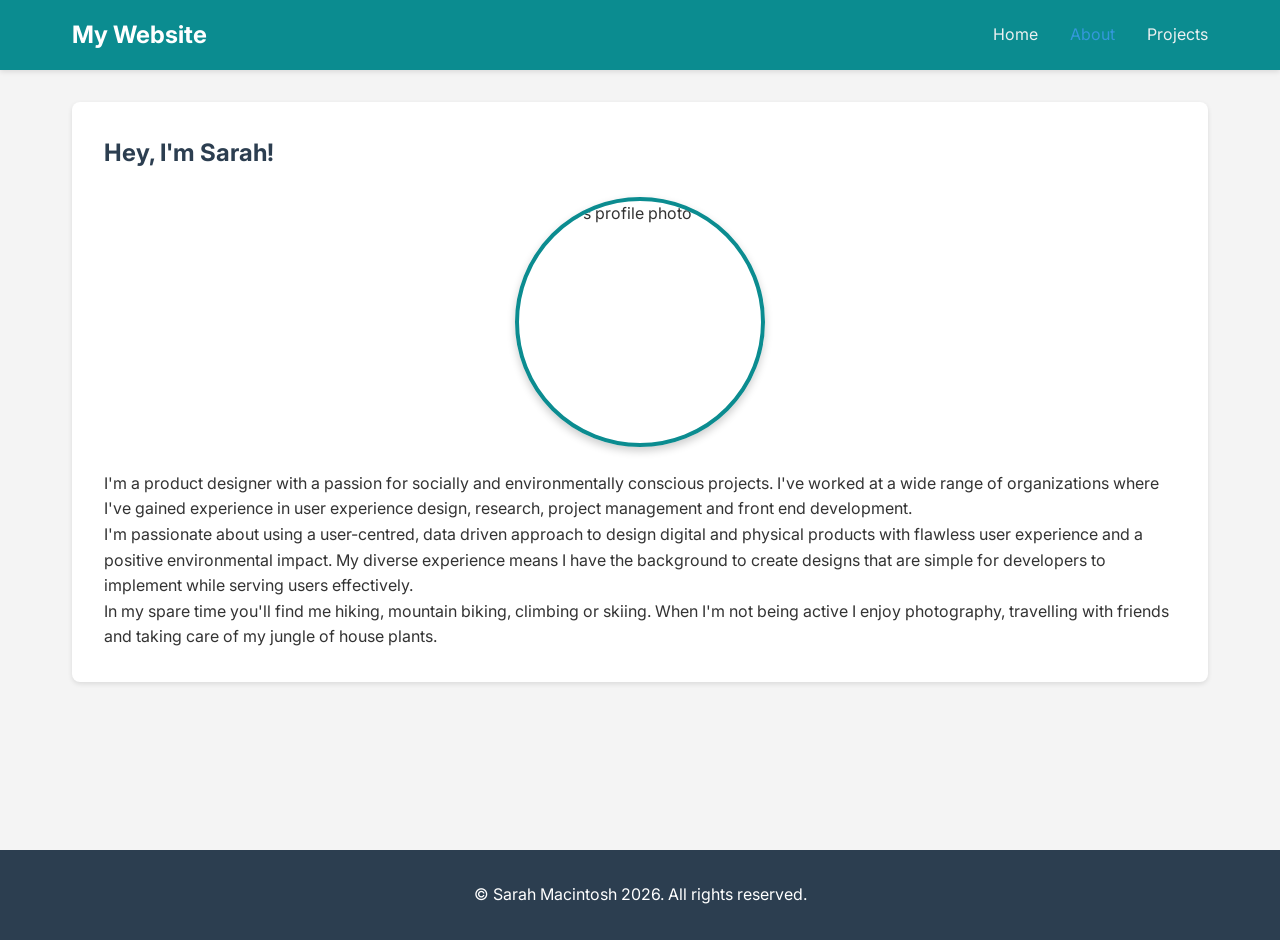
==== about.html @ b9723dd3 "fixing up bio, colours" ====
<!DOCTYPE html>
<html lang="en">
<head>
    <meta charset="UTF-8">
    <meta name="viewport" content="width=device-width, initial-scale=1.0">
    <title>About - My Website</title>
    <link rel="stylesheet" href="styles.css">
</head>
<body>
    <nav class="navbar">
        <div class="nav-container">
            <a href="index.html" class="nav-brand">My Website</a>
            <ul class="nav-menu">
                <li><a href="index.html">Home</a></li>
                <li><a href="about.html" class="active">About</a></li>
                <li><a href="projects.html">Projects</a></li>
            </ul>
        </div>
    </nav>

    <main class="container">
        <section class="content">
            <h1>Hey, I'm Sarah!</h1>
            <img src=".../assets/sarah-whiteshirt-headshot.jpg" alt="Sarah's profile photo" class="profile-photo">
            <p class="sub-header">I'm a product designer with a passion for socially and environmentally conscious projects. I've worked at a wide range of organizations where I've gained experience in user experience design, research, project management and front end development.</p>
            <p>I'm passionate about using a user-centred, data driven approach to design digital and physical products with flawless user experience and a positive environmental impact. My diverse experience means I have the background to create designs that are simple for developers to implement while serving users effectively.</p>
            <p>In my spare time you'll find me hiking, mountain biking, climbing or skiing. When I'm not being active I enjoy photography, travelling with friends and taking care of my jungle of house plants.</p>
        </section>
    </main>

    <footer class="footer">
        <p>&copy; Sarah Macintosh 2026. All rights reserved.</p>
    </footer>
</body>
</html>
---- styles.css ----
/* Imports */

@import url('https://fonts.googleapis.com/css2?family=Inter:wght@100..900&display=swap');

/* General Styles */
* {
    margin: 0;
    padding: 0;
    box-sizing: border-box;
}

body {
    font-family: 'Inter', sans-serif;
    line-height: 1.6;
    color: #333;
    background-color: #f4f4f4;
}

/* Navigation Bar */
.navbar {
    background-color: #0B8C90;
    padding: 1rem 0;
    position: sticky;
    top: 0;
    box-shadow: 0 2px 5px rgba(0, 0, 0, 0.1);
}

.nav-container {
    max-width: 1200px;
    margin: 0 auto;
    display: flex;
    justify-content: space-between;
    align-items: center;
    padding: 0 2rem;
}

.nav-brand {
    font-size: 1.5rem;
    font-weight: bold;
    color: white;
    text-decoration: none;
}

.nav-menu {
    display: flex;
    list-style: none;
    gap: 2rem;
}

.nav-menu a {
    color: #ecf0f1;
    text-decoration: none;
    transition: color 0.3s ease;
}

.nav-menu a:hover,
.nav-menu a.active {
    color: #3498db;
}

/* Container */
.container {
    max-width: 1200px;
    margin: 2rem auto;
    padding: 0 2rem;
    min-height: calc(100vh - 200px);
}

/* Hero Section */
.hero {
    text-align: center;
    padding: 4rem 2rem;
    background: linear-gradient(135deg, #667eea 0%, #764ba2 100%);
    color: white;
    border-radius: 10px;
    box-shadow: 0 4px 6px rgba(0, 0, 0, 0.1);
}

.hero h1 {
    font-size: 2.5rem;
    margin-bottom: 1rem;
}

.hero p {
    font-size: 1.1rem;
    margin-bottom: 2rem;
}

/* Content Section */
.content {
    background: white;
    padding: 2rem;
    border-radius: 8px;
    box-shadow: 0 2px 5px rgba(0, 0, 0, 0.1);
}

.content h1 {
    color: #2c3e50;
    margin-bottom: 1.5rem;
}

.content h2 {
    color: #2c3e50;
    margin-top: 1.5rem;
    margin-bottom: 1rem;
}

/* Profile Photo */
.profile-photo {
    width: 250px;
    height: 250px;
    border-radius: 50%;
    object-fit: cover;
    margin: 1.5rem auto;
    display: block;
    border: 4px solid #0B8C90;
    box-shadow: 0 4px 8px rgba(0, 0, 0, 0.2);
}

.content ul {
    list-style-position: inside;
    margin-bottom: 1.5rem;
}

.content ul li {
    margin-bottom: 0.5rem;
}

/* Buttons */
.btn,
.btn-small {
    display: inline-block;
    padding: 0.75rem 1.5rem;
    background-color: #0B8C90;
    color: white;
    text-decoration: none;
    border-radius: 5px;
    transition: background-color 0.3s ease;
    border: none;
    cursor: pointer;
    font-size: 1rem;
}

.btn:hover,
.btn-small:hover {
    background-color: #2980b9;
}

.btn-small {
    padding: 0.5rem 1rem;
    font-size: 0.9rem;
}

/* Projects Grid */
.projects-grid {
    display: grid;
    grid-template-columns: repeat(auto-fit, minmax(250px, 1fr));
    gap: 2rem;
    margin-top: 2rem;
}

.project-card {
    background: #ecf0f1;
    padding: 1.5rem;
    border-radius: 8px;
    box-shadow: 0 2px 5px rgba(0, 0, 0, 0.1);
    transition: transform 0.3s ease;
}

.project-card:hover {
    transform: translateY(-5px);
    box-shadow: 0 4px 10px rgba(0, 0, 0, 0.15);
}

.project-card h3 {
    color: #2c3e50;
    margin-bottom: 1rem;
}

.project-card p {
    margin-bottom: 1rem;
}

/* Footer */
.footer {
    background-color: #2c3e50;
    color: white;
    text-align: center;
    padding: 2rem;
    margin-top: 3rem;
}

/* Responsive Design */
@media (max-width: 768px) {
    .nav-container {
        flex-direction: column;
        gap: 1rem;
    }

    .nav-menu {
        gap: 1rem;
    }

    .hero h1 {
        font-size: 2rem;
    }

    .hero p {
        font-size: 1rem;
    }

    .projects-grid {
        grid-template-columns: 1fr;
    }
}
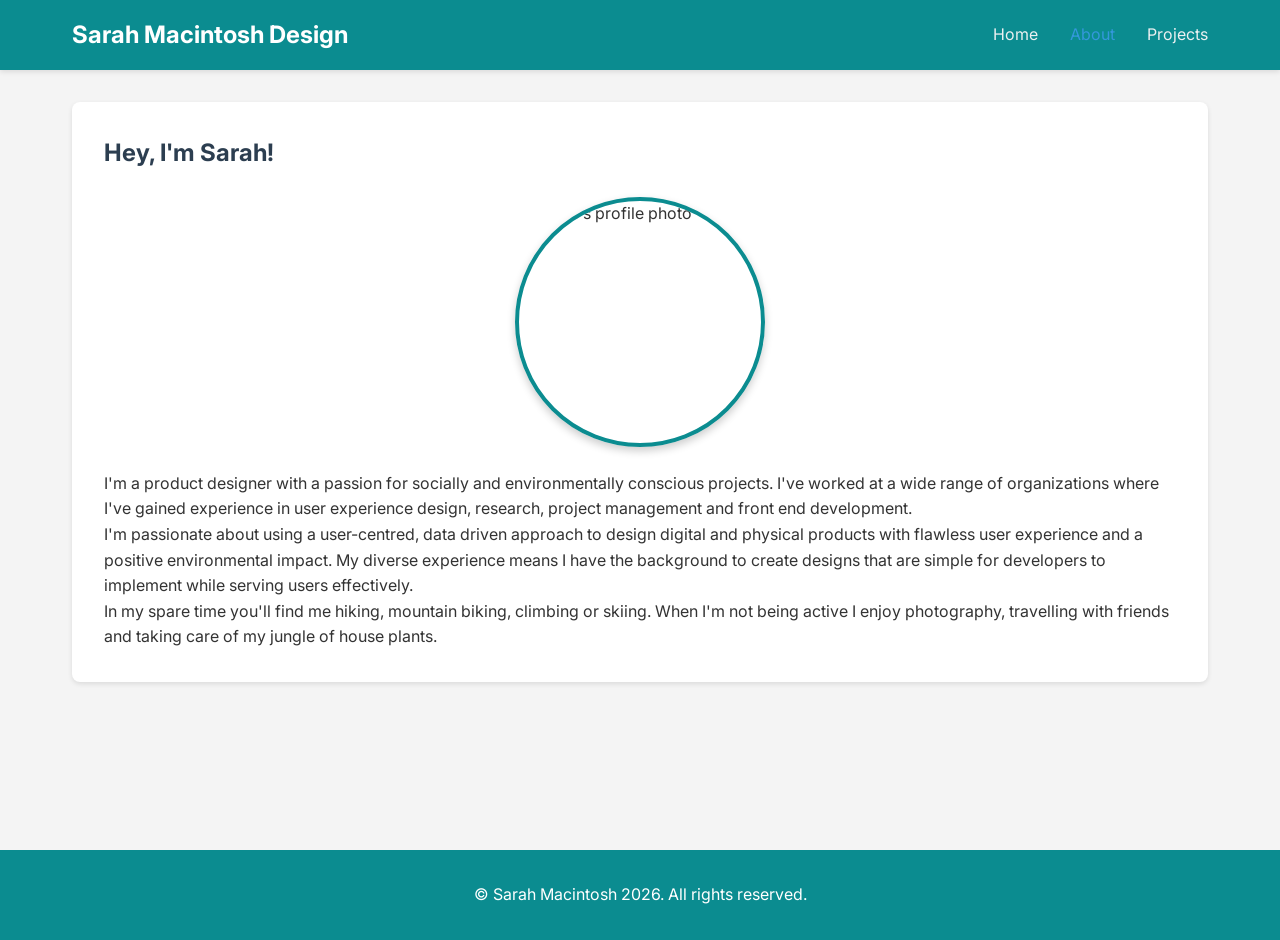
==== commit c64fdd36: "added project A page" ====
--- a/about.html
+++ b/about.html
@@ -9,7 +9,7 @@
 <body>
     <nav class="navbar">
         <div class="nav-container">
-            <a href="index.html" class="nav-brand">My Website</a>
+            <a href="index.html" class="nav-brand">Sarah Macintosh Design</a>
             <ul class="nav-menu">
                 <li><a href="index.html">Home</a></li>
                 <li><a href="about.html" class="active">About</a></li>
--- a/styles.css
+++ b/styles.css
@@ -1,6 +1,15 @@
 /* Imports */
 
 @import url('https://fonts.googleapis.com/css2?family=Inter:wght@100..900&display=swap');
+
+/* variables */
+
+:root {
+  --primary-color: #0B8C90;
+  --secondary-color: hwb(189 3% 81%);
+  --spacing: 16px;
+  --font-size-large: 24px;
+}
 
 /* General Styles */
 * {
@@ -18,7 +27,7 @@
 
 /* Navigation Bar */
 .navbar {
-    background-color: #0B8C90;
+    background-color: var(--primary-color);
     padding: 1rem 0;
     position: sticky;
     top: 0;
@@ -183,7 +192,7 @@
 
 /* Footer */
 .footer {
-    background-color: #2c3e50;
+    background-color: var(--primary-color);
     color: white;
     text-align: center;
     padding: 2rem;
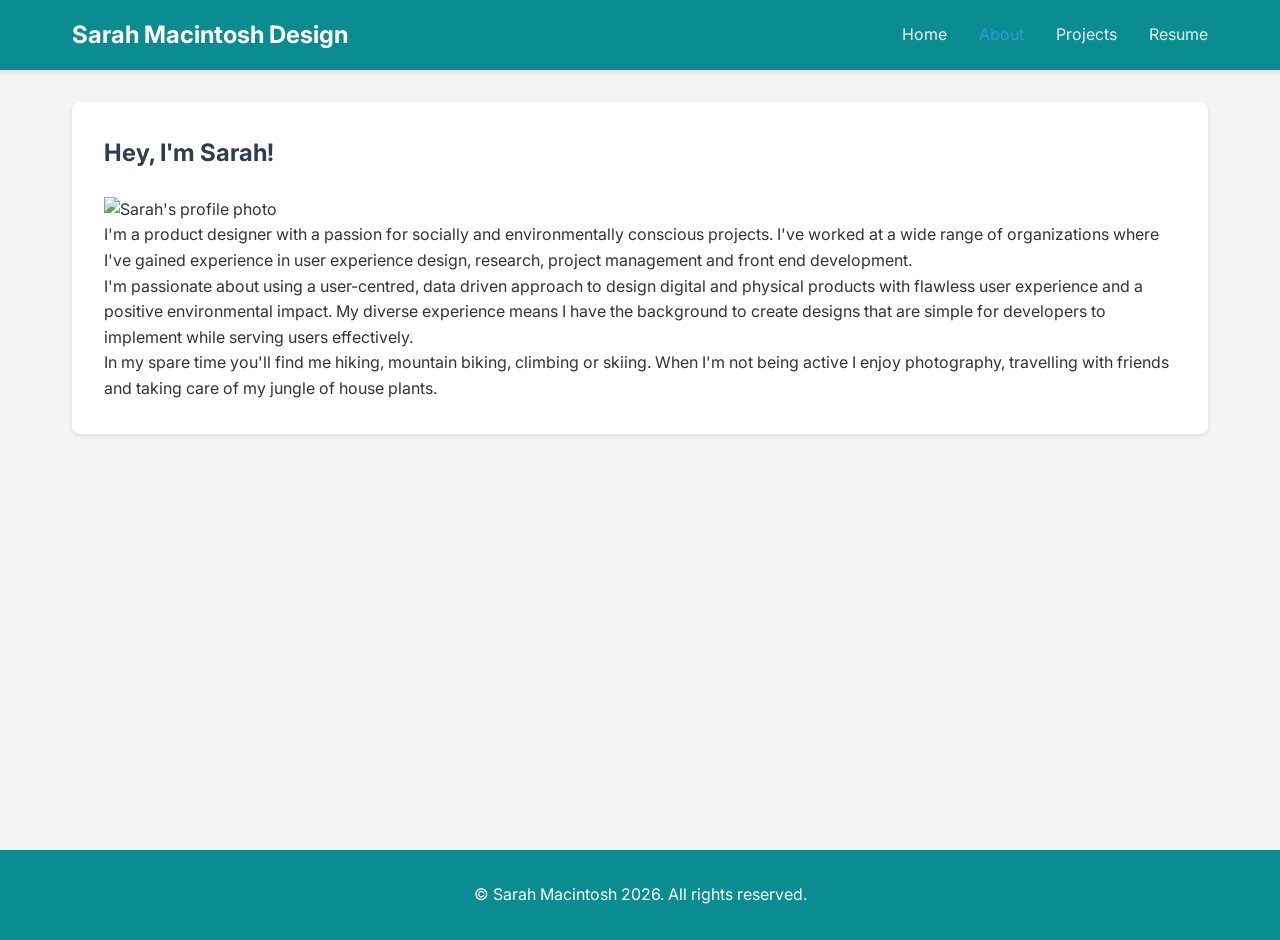
==== commit 464c44d0: "add cv" ====
--- a/about.html
+++ b/about.html
@@ -14,6 +14,7 @@
                 <li><a href="index.html">Home</a></li>
                 <li><a href="about.html" class="active">About</a></li>
                 <li><a href="projects.html">Projects</a></li>
+                <li><a href="CV.pdf">Resume</a></li>
             </ul>
         </div>
     </nav>
@@ -21,7 +22,8 @@
     <main class="container">
         <section class="content">
             <h1>Hey, I'm Sarah!</h1>
-            <img src=".../assets/sarah-whiteshirt-headshot.jpg" alt="Sarah's profile photo" class="profile-photo">
+            
+            <img src=".../assets/sarah-whiteshirt-headshot.jpg" alt="Sarah's profile photo">
             <p class="sub-header">I'm a product designer with a passion for socially and environmentally conscious projects. I've worked at a wide range of organizations where I've gained experience in user experience design, research, project management and front end development.</p>
             <p>I'm passionate about using a user-centred, data driven approach to design digital and physical products with flawless user experience and a positive environmental impact. My diverse experience means I have the background to create designs that are simple for developers to implement while serving users effectively.</p>
             <p>In my spare time you'll find me hiking, mountain biking, climbing or skiing. When I'm not being active I enjoy photography, travelling with friends and taking care of my jungle of house plants.</p>
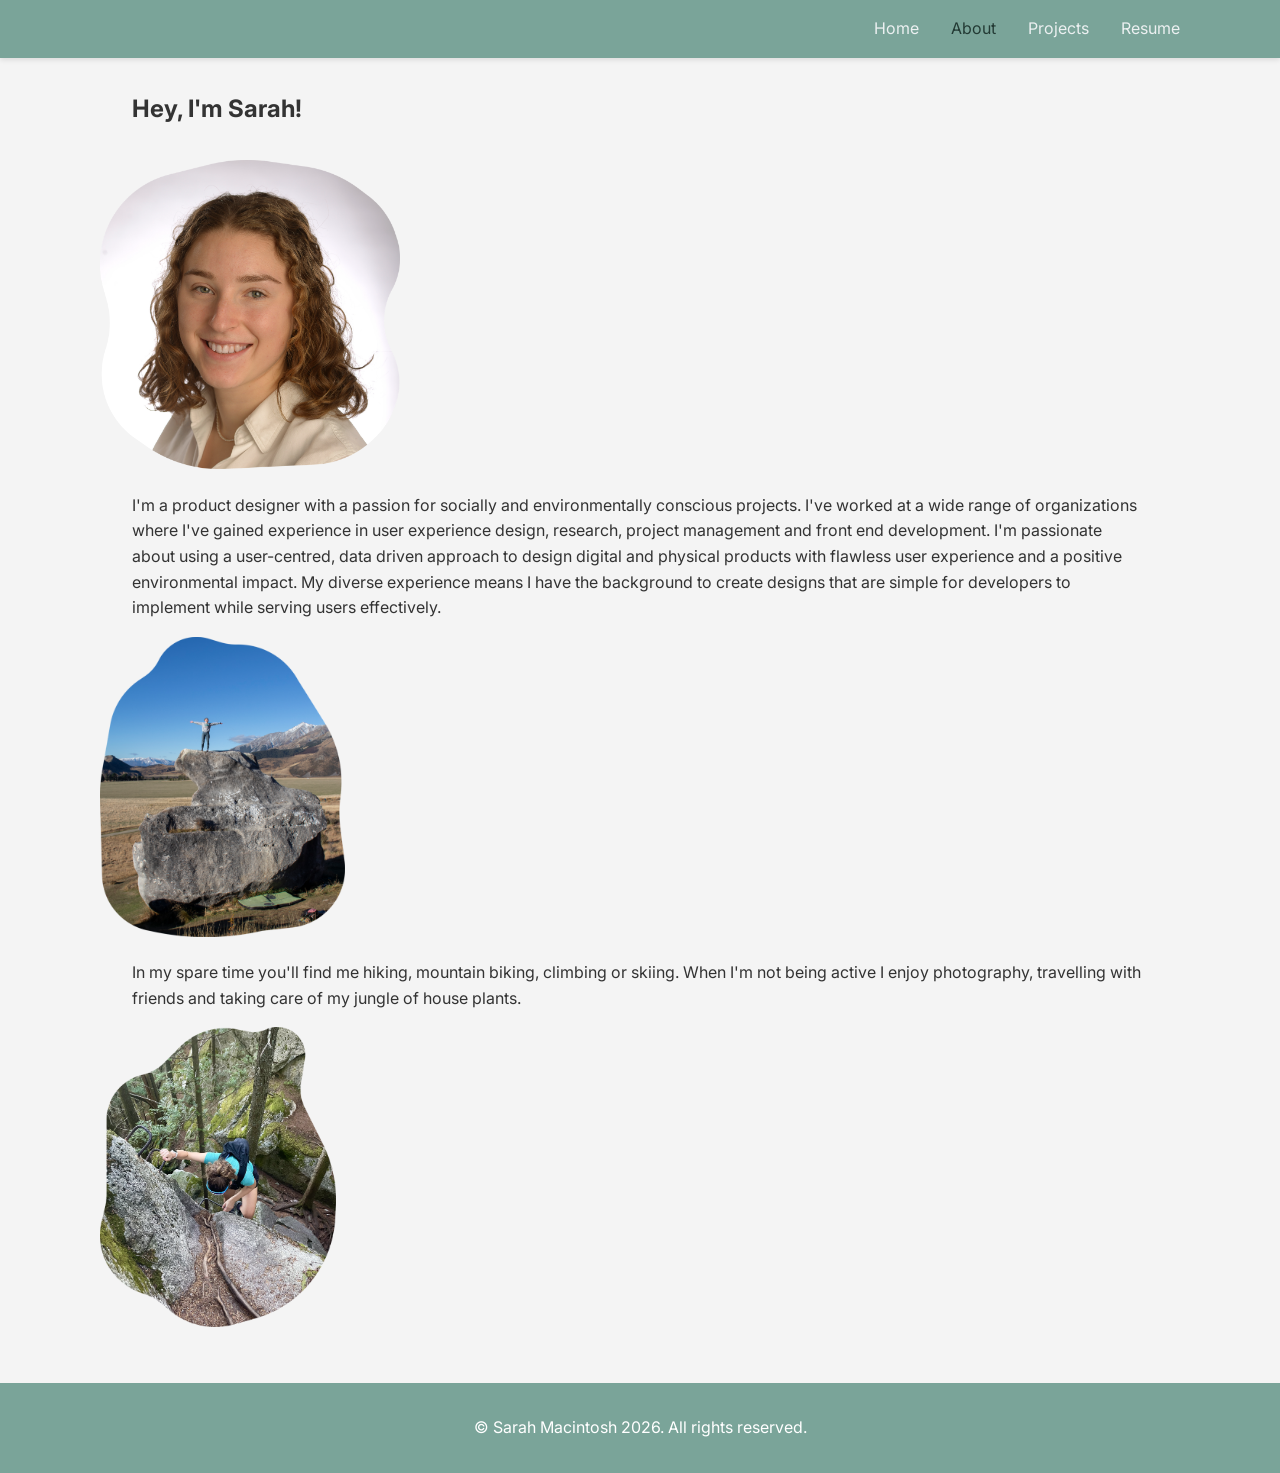
==== commit 9c153d0d: "fixing home page" ====
--- a/about.html
+++ b/about.html
@@ -7,31 +7,56 @@
     <link rel="stylesheet" href="styles.css">
 </head>
 <body>
-    <nav class="navbar">
-        <div class="nav-container">
-            <a href="index.html" class="nav-brand">Sarah Macintosh Design</a>
-            <ul class="nav-menu">
-                <li><a href="index.html">Home</a></li>
-                <li><a href="about.html" class="active">About</a></li>
-                <li><a href="projects.html">Projects</a></li>
-                <li><a href="CV.pdf">Resume</a></li>
-            </ul>
-        </div>
-    </nav>
+
+    <!-- Navbar will be injected here -->
+    <div id="nav-placeholder"></div>
 
     <main class="container">
-        <section class="content">
+        <section class="text-left-image-right">
             <h1>Hey, I'm Sarah!</h1>
-            
-            <img src=".../assets/sarah-whiteshirt-headshot.jpg" alt="Sarah's profile photo">
-            <p class="sub-header">I'm a product designer with a passion for socially and environmentally conscious projects. I've worked at a wide range of organizations where I've gained experience in user experience design, research, project management and front end development.</p>
-            <p>I'm passionate about using a user-centred, data driven approach to design digital and physical products with flawless user experience and a positive environmental impact. My diverse experience means I have the background to create designs that are simple for developers to implement while serving users effectively.</p>
-            <p>In my spare time you'll find me hiking, mountain biking, climbing or skiing. When I'm not being active I enjoy photography, travelling with friends and taking care of my jungle of house plants.</p>
+
+            <div>
+                <img src="/assets/blob-headshot.png" width="300" alt="Sarah's profile photo">
+                <p class="sub-header">
+                    I'm a product designer with a passion for socially and environmentally conscious projects. I've worked at a wide range of organizations where I've gained experience in user experience design, research, project management and front end development. I'm passionate about using a user-centred, data driven approach to design digital and physical products with flawless user experience and a positive environmental impact. My diverse experience means I have the background to create designs that are simple for developers to implement while serving users effectively.
+                </p>
+            </div>
+
+            <div>    
+                <img src="/assets/sarah-castle-big-rock-blob.png" height="300" alt="Climbing at castle rock">
+                <p>
+                    In my spare time you'll find me hiking, mountain biking, climbing or skiing. When I'm not being active I enjoy photography, travelling with friends and taking care of my jungle of house plants.
+                </p>
+                <img src="/assets/chief-blob.png" height="300" alt="Climbing at castle rock">
+            </div>
         </section>
     </main>
 
     <footer class="footer">
         <p>&copy; Sarah Macintosh 2026. All rights reserved.</p>
     </footer>
+
+<script>
+    fetch("nav.html")
+        .then(res => res.text())
+        .then(data => {
+            document.getElementById("nav-placeholder").innerHTML = data;
+
+            const links = document.querySelectorAll(".nav-menu a");
+            let currentPage = window.location.pathname.split("/").pop();
+
+            // Fix for homepage (empty = index.html)
+            if (currentPage === "") {
+                currentPage = "index.html";
+            }
+
+            links.forEach(link => {
+                if (link.getAttribute("href") === currentPage) {
+                    link.classList.add("active");
+                }
+            });
+        });
+</script>
+
 </body>
-</html>
+</html>
--- a/styles.css
+++ b/styles.css
@@ -5,8 +5,8 @@
 /* variables */
 
 :root {
-  --primary-color: #0B8C90;
-  --secondary-color: hwb(189 3% 81%);
+  --primary-color: #7AA499;
+  --secondary-color: #363636;
   --spacing: 16px;
   --font-size-large: 24px;
 }
@@ -64,35 +64,68 @@
 
 .nav-menu a:hover,
 .nav-menu a.active {
-    color: #3498db;
+    color: #233a34;
 }
 
 /* Container */
 .container {
-    max-width: 1200px;
+  max-width: 1200px;
+  margin: 0 auto;
+  padding: 0 60px;
+}
+
+.container h1 {
     margin: 2rem auto;
     padding: 0 2rem;
-    min-height: calc(100vh - 200px);
+}
+
+.container p {
+    margin: 1rem auto;
+    padding: 0 2rem;
+}
+
+.container btn-small {
+    margin: 1rem auto;
+    padding: 0 2rem;
+}
+
+.container btn-small {
+    margin: 1rem auto;
+    padding: 0 2rem;
+    float: right;
 }
 
 /* Hero Section */
 .hero {
-    text-align: center;
-    padding: 4rem 2rem;
-    background: linear-gradient(135deg, #667eea 0%, #764ba2 100%);
-    color: white;
-    border-radius: 10px;
-    box-shadow: 0 4px 6px rgba(0, 0, 0, 0.1);
-}
-
-.hero h1 {
-    font-size: 2.5rem;
-    margin-bottom: 1rem;
-}
-
-.hero p {
-    font-size: 1.1rem;
-    margin-bottom: 2rem;
+  display: flex;
+  align-items: center;
+  justify-content: space-between;
+  gap: 40px;
+
+  min-height: 70vh;
+
+  padding: 0;
+  max-width: 1200px;
+  margin: 0 auto;
+}
+
+.hero-image {
+  width: 320px;
+  max-width: 40%;
+  height: auto;
+  border-radius: 12px;
+  object-fit: cover;
+}
+
+.hero-text h1 {
+  font-size: 3rem;
+  margin-bottom: 10px;
+}
+
+.hero-text p {
+  font-size: 1.2rem;
+  opacity: 0.8;
+  margin-bottom: 20px;
 }
 
 /* Content Section */
@@ -140,7 +173,7 @@
 .btn-small {
     display: inline-block;
     padding: 0.75rem 1.5rem;
-    background-color: #0B8C90;
+    background-color: #264653;
     color: white;
     text-decoration: none;
     border-radius: 5px;
@@ -152,12 +185,16 @@
 
 .btn:hover,
 .btn-small:hover {
-    background-color: #2980b9;
+    background-color: #C78692;
 }
 
 .btn-small {
     padding: 0.5rem 1rem;
     font-size: 0.9rem;
+}
+
+.p {
+    margin-bottom: 1.5rem;
 }
 
 /* Projects Grid */
@@ -168,12 +205,28 @@
     margin-top: 2rem;
 }
 
+.project-card-link {
+  text-decoration: none;
+  color: inherit;
+  display: block;
+}
+
 .project-card {
-    background: #ecf0f1;
-    padding: 1.5rem;
-    border-radius: 8px;
-    box-shadow: 0 2px 5px rgba(0, 0, 0, 0.1);
-    transition: transform 0.3s ease;
+  min-height: 220px; /* or whatever you chose */
+  padding: 20px;
+  border: 1px solid #ddd;
+  border-radius: 8px;
+
+  display: flex;
+  flex-direction: column;
+
+  justify-content: flex-start; /* 👈 key change */
+  gap: 10px; /* controls spacing between elements */
+}
+
+.project-card-link:hover .project-card {
+  transform: translateY(-4px);
+  box-shadow: 0 4px 12px rgba(0,0,0,0.1);
 }
 
 .project-card:hover {
@@ -199,6 +252,38 @@
     margin-top: 3rem;
 }
 
+/* nav bar */
+.navbar {
+  width: 100%;
+}
+
+.nav-inner {
+  display: flex;
+  justify-content: space-between;
+  align-items: center;
+}
+
+/* favicon */
+.nav-icon {
+  width: 20px;
+  height: 20px;
+
+  object-fit: contain;
+  display: block;
+}
+
+.nav-left {
+  display: flex;
+  align-items: center;
+  gap: 10px;
+}
+
+.nav-inner {
+  display: flex;
+  justify-content: space-between;
+  align-items: center;
+}
+
 /* Responsive Design */
 @media (max-width: 768px) {
     .nav-container {
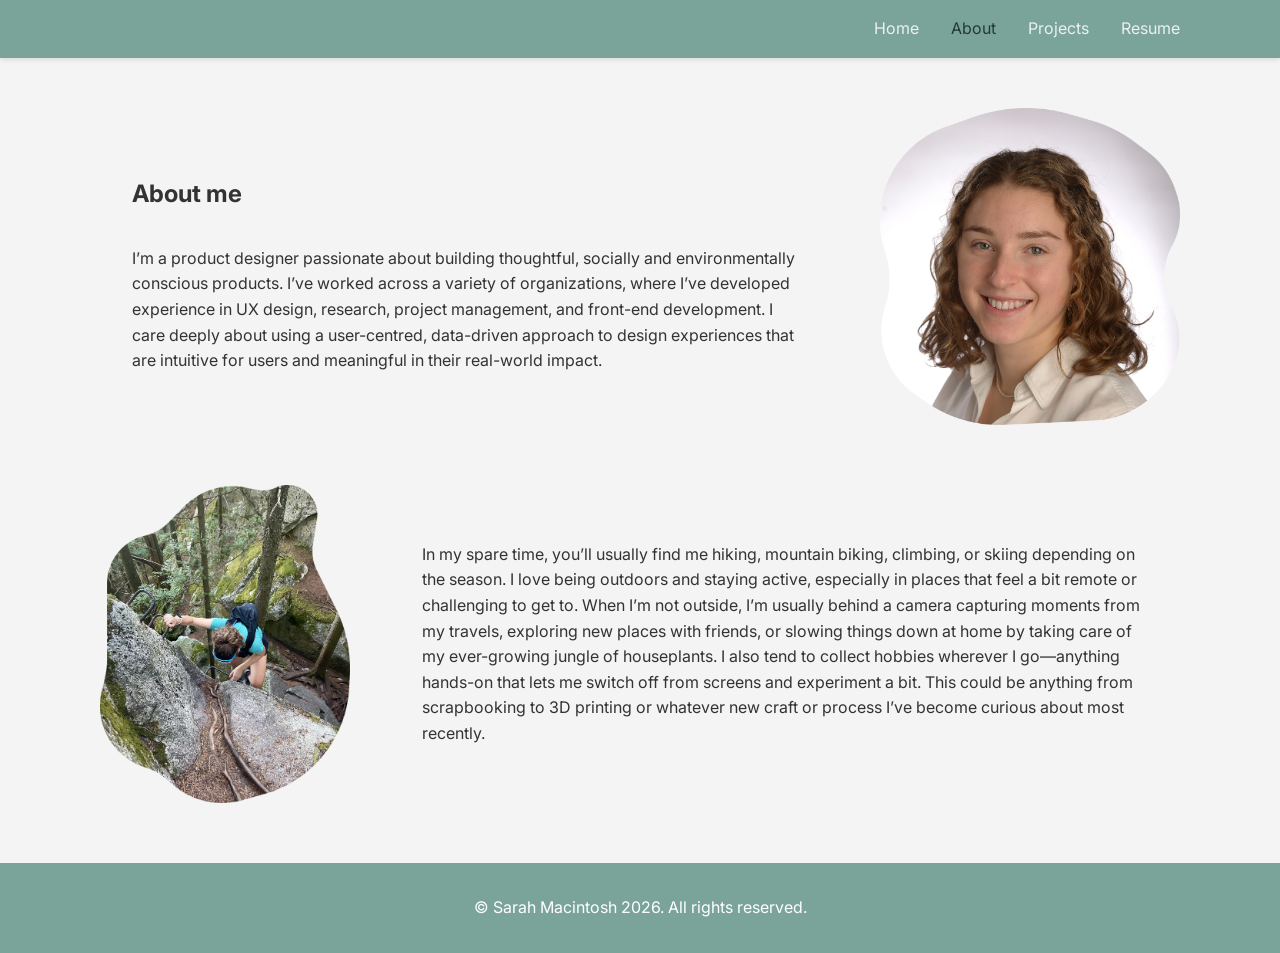
==== commit f41d14f8: "hero and about are ready" ====
--- a/about.html
+++ b/about.html
@@ -3,7 +3,7 @@
 <head>
     <meta charset="UTF-8">
     <meta name="viewport" content="width=device-width, initial-scale=1.0">
-    <title>About - My Website</title>
+    <title>About me</title>
     <link rel="stylesheet" href="styles.css">
 </head>
 <body>
@@ -11,26 +11,37 @@
     <!-- Navbar will be injected here -->
     <div id="nav-placeholder"></div>
 
-    <main class="container">
-        <section class="text-left-image-right">
-            <h1>Hey, I'm Sarah!</h1>
+<main class="container">
+    <section class="text-left-image-right">
 
-            <div>
-                <img src="/assets/blob-headshot.png" width="300" alt="Sarah's profile photo">
-                <p class="sub-header">
-                    I'm a product designer with a passion for socially and environmentally conscious projects. I've worked at a wide range of organizations where I've gained experience in user experience design, research, project management and front end development. I'm passionate about using a user-centred, data driven approach to design digital and physical products with flawless user experience and a positive environmental impact. My diverse experience means I have the background to create designs that are simple for developers to implement while serving users effectively.
+        <div class="about-row">
+
+            <div class="about-text">
+                <h1>About me</h1>
+
+                <p>
+                    I’m a product designer passionate about building thoughtful, socially and environmentally conscious products. I’ve worked across a variety of organizations, where I’ve developed experience in UX design, research, project management, and front-end development. I care deeply about using a user-centred, data-driven approach to design experiences that are intuitive for users and meaningful in their real-world impact.
                 </p>
             </div>
 
-            <div>    
-                <img src="/assets/sarah-castle-big-rock-blob.png" height="300" alt="Climbing at castle rock">
-                <p>
-                    In my spare time you'll find me hiking, mountain biking, climbing or skiing. When I'm not being active I enjoy photography, travelling with friends and taking care of my jungle of house plants.
-                </p>
-                <img src="/assets/chief-blob.png" height="300" alt="Climbing at castle rock">
+            <img src="/assets/blob-headshot.png" alt="Sarah's profile photo" class="about-image">
+
+        </div>
+
+        <div class="about-row">
+
+            <div class="about-images">
+                <img src="/assets/chief-blob.png" alt="Climbing with dog">
             </div>
-        </section>
-    </main>
+
+            <p class="about-text">
+                In my spare time, you’ll usually find me hiking, mountain biking, climbing, or skiing depending on the season. I love being outdoors and staying active, especially in places that feel a bit remote or challenging to get to. When I’m not outside, I’m usually behind a camera capturing moments from my travels, exploring new places with friends, or slowing things down at home by taking care of my ever-growing jungle of houseplants. I also tend to collect hobbies wherever I go—anything hands-on that lets me switch off from screens and experiment a bit. This could be anything from scrapbooking to 3D printing or whatever new craft or process I’ve become curious about most recently.           
+            </p>
+
+        </div>
+
+    </section>
+</main>
 
     <footer class="footer">
         <p>&copy; Sarah Macintosh 2026. All rights reserved.</p>
--- a/styles.css
+++ b/styles.css
@@ -1,6 +1,8 @@
 /* Imports */
 
 @import url('https://fonts.googleapis.com/css2?family=Inter:wght@100..900&display=swap');
+@import url('https://fonts.googleapis.com/css2?family=Lavishly+Yours&display=swap');
+@import url('https://fonts.googleapis.com/css2?family=Licorice&display=swap');
 
 /* variables */
 
@@ -62,7 +64,9 @@
     transition: color 0.3s ease;
 }
 
-.nav-menu a:hover,
+.nav-menu a:hover {
+    color: #F4D3D9;
+}
 .nav-menu a.active {
     color: #233a34;
 }
@@ -104,7 +108,7 @@
 
   min-height: 70vh;
 
-  padding: 0;
+  padding: 100px;
   max-width: 1200px;
   margin: 0 auto;
 }
@@ -118,8 +122,9 @@
 }
 
 .hero-text h1 {
-  font-size: 3rem;
+  font-size: 3.5rem;
   margin-bottom: 10px;
+  font-family: 'Licorice', cursive;
 }
 
 .hero-text p {
@@ -166,6 +171,42 @@
 
 .content ul li {
     margin-bottom: 0.5rem;
+}
+
+/*about*/
+
+.about-row {
+  display: flex;
+  align-items: center; /* vertical centering */
+  gap: 40px;
+  margin-bottom: 60px;
+}
+
+.about-row:first-of-type {
+  margin-top: 50px; /* adjust as needed */
+}
+
+.about-text {
+  flex: 1;
+}
+
+.about-image {
+  width: 300px;
+  height: auto;
+  border-radius: 12px;
+  object-fit: cover;
+}
+
+.about-images {
+  display: flex;
+  flex-direction: column;
+  gap: 20px;
+}
+
+.about-images img {
+  width: 250px;
+  height: auto;
+  border-radius: 12px;
 }
 
 /* Buttons */
@@ -245,11 +286,21 @@
 
 /* Footer */
 .footer {
-    background-color: var(--primary-color);
-    color: white;
-    text-align: center;
-    padding: 2rem;
-    margin-top: 3rem;
+  background-color: var(--primary-color);
+  color: white;
+  text-align: center;
+  padding: 2rem;
+  margin-top: auto;
+}
+
+html, body {
+  height: 100%;
+}
+
+body {
+  min-height: 100vh;
+  display: flex;
+  flex-direction: column;
 }
 
 /* nav bar */
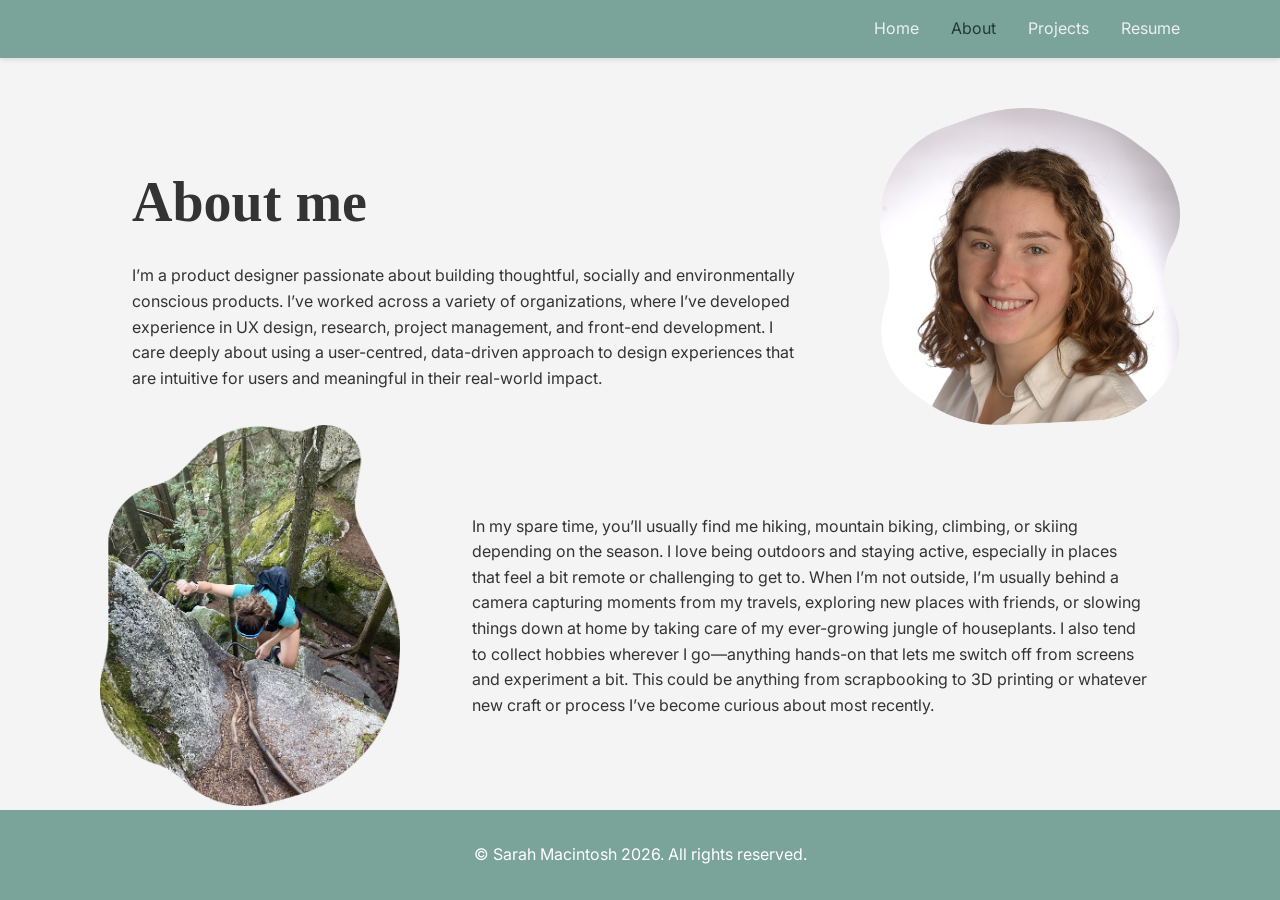
==== commit 81136733: "trying to get about images to show up, made chief pic weird looking" ====
--- a/about.html
+++ b/about.html
@@ -17,7 +17,10 @@
         <div class="about-row">
 
             <div class="about-text">
-                <h1>About me</h1>
+                
+                <div class="hero-text">
+                        <h1>About me</h1>
+                 </div>
 
                 <p>
                     I’m a product designer passionate about building thoughtful, socially and environmentally conscious products. I’ve worked across a variety of organizations, where I’ve developed experience in UX design, research, project management, and front-end development. I care deeply about using a user-centred, data-driven approach to design experiences that are intuitive for users and meaningful in their real-world impact.
@@ -31,7 +34,7 @@
         <div class="about-row">
 
             <div class="about-images">
-                <img src="/assets/chief-blob.png" alt="Climbing with dog">
+                <img src="/assets/chief-blob.png" alt="Out for a hike">
             </div>
 
             <p class="about-text">
--- a/styles.css
+++ b/styles.css
@@ -25,6 +25,14 @@
     line-height: 1.6;
     color: #333;
     background-color: #f4f4f4;
+}
+
+.back-link {
+    display: inline-block;
+    margin-bottom: 1rem;
+    color: #21594a;
+    text-decoration: none;
+    font-weight: bold;
 }
 
 /* Navigation Bar */
@@ -152,7 +160,7 @@
     margin-bottom: 1rem;
 }
 
-/* Profile Photo */
+/* Photo */
 .profile-photo {
     width: 250px;
     height: 250px;
@@ -164,6 +172,12 @@
     box-shadow: 0 4px 8px rgba(0, 0, 0, 0.2);
 }
 
+.content img {
+  max-width: 100%;
+  height: auto;
+  display: block;
+}
+
 .content ul {
     list-style-position: inside;
     margin-bottom: 1.5rem;
@@ -177,9 +191,8 @@
 
 .about-row {
   display: flex;
-  align-items: center; /* vertical centering */
+  align-items: center;
   gap: 40px;
-  margin-bottom: 60px;
 }
 
 .about-row:first-of-type {
@@ -197,16 +210,16 @@
   object-fit: cover;
 }
 
+.about-image,
 .about-images {
-  display: flex;
-  flex-direction: column;
-  gap: 20px;
-}
-
+  flex: 0 0 300px;
+}
+
+.about-image,
 .about-images img {
-  width: 250px;
+  max-width: 100%;
   height: auto;
-  border-radius: 12px;
+  display: block;
 }
 
 /* Buttons */
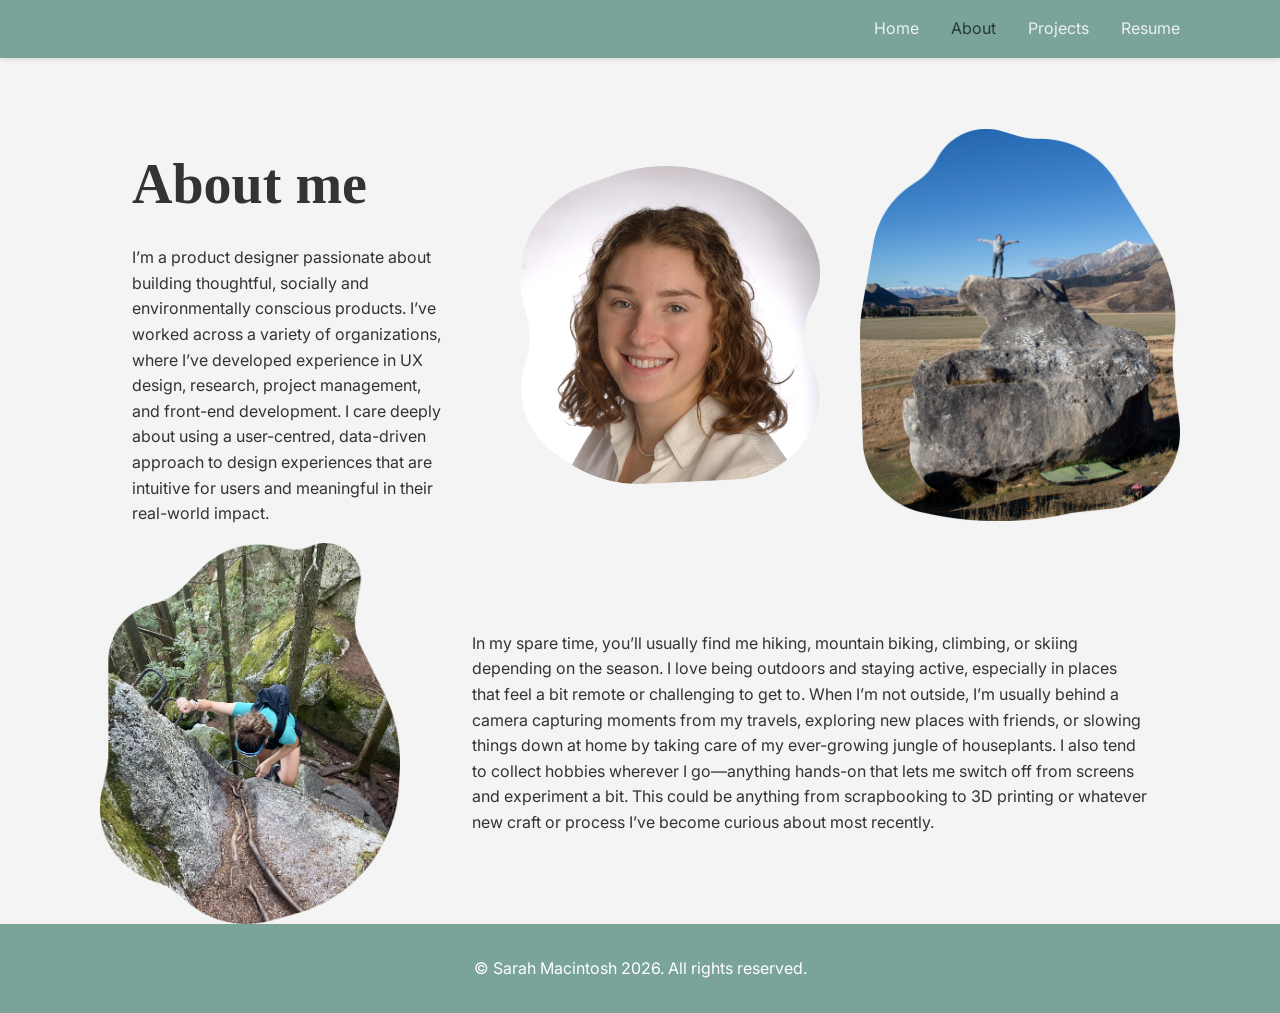
==== commit c2e7fe8f: "test img" ====
--- a/about.html
+++ b/about.html
@@ -28,6 +28,7 @@
             </div>
 
             <img src="/assets/blob-headshot.png" alt="Sarah's profile photo" class="about-image">
+                    <img src="assets/sarah-castle-big-rock-blob.png" alt="Sarah portrait" class="hero-image"> 
 
         </div>
 
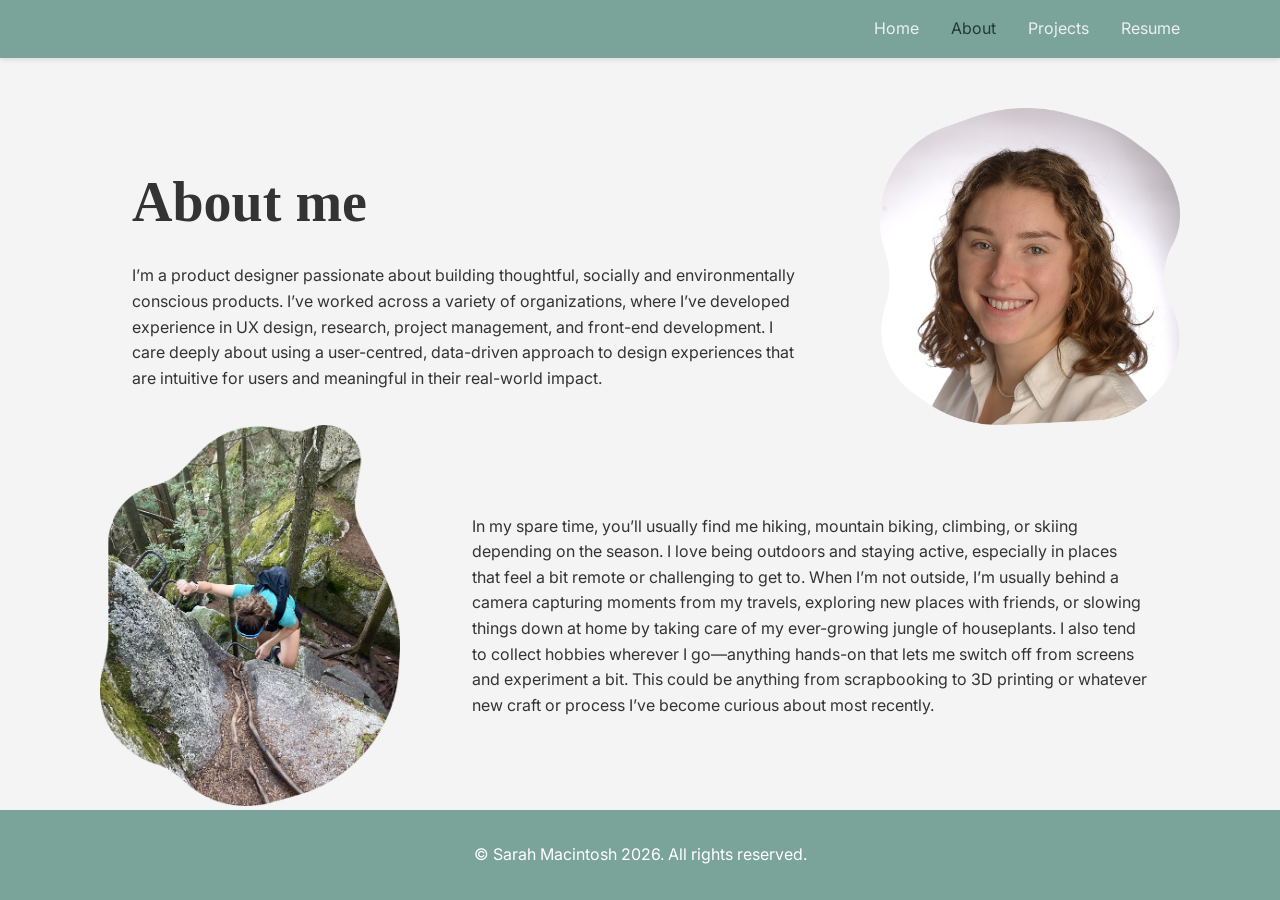
==== commit fa886a61: "i fix?" ====
--- a/about.html
+++ b/about.html
@@ -27,15 +27,14 @@
                 </p>
             </div>
 
-            <img src="/assets/blob-headshot.png" alt="Sarah's profile photo" class="about-image">
-                    <img src="assets/sarah-castle-big-rock-blob.png" alt="Sarah portrait" class="hero-image"> 
+            <img src="assets/blob-headshot.png" alt="Sarah's profile photo" class="about-image">
 
         </div>
 
         <div class="about-row">
 
             <div class="about-images">
-                <img src="/assets/chief-blob.png" alt="Out for a hike">
+                <img src="assets/chief-blob.png" alt="Out for a hike">
             </div>
 
             <p class="about-text">
